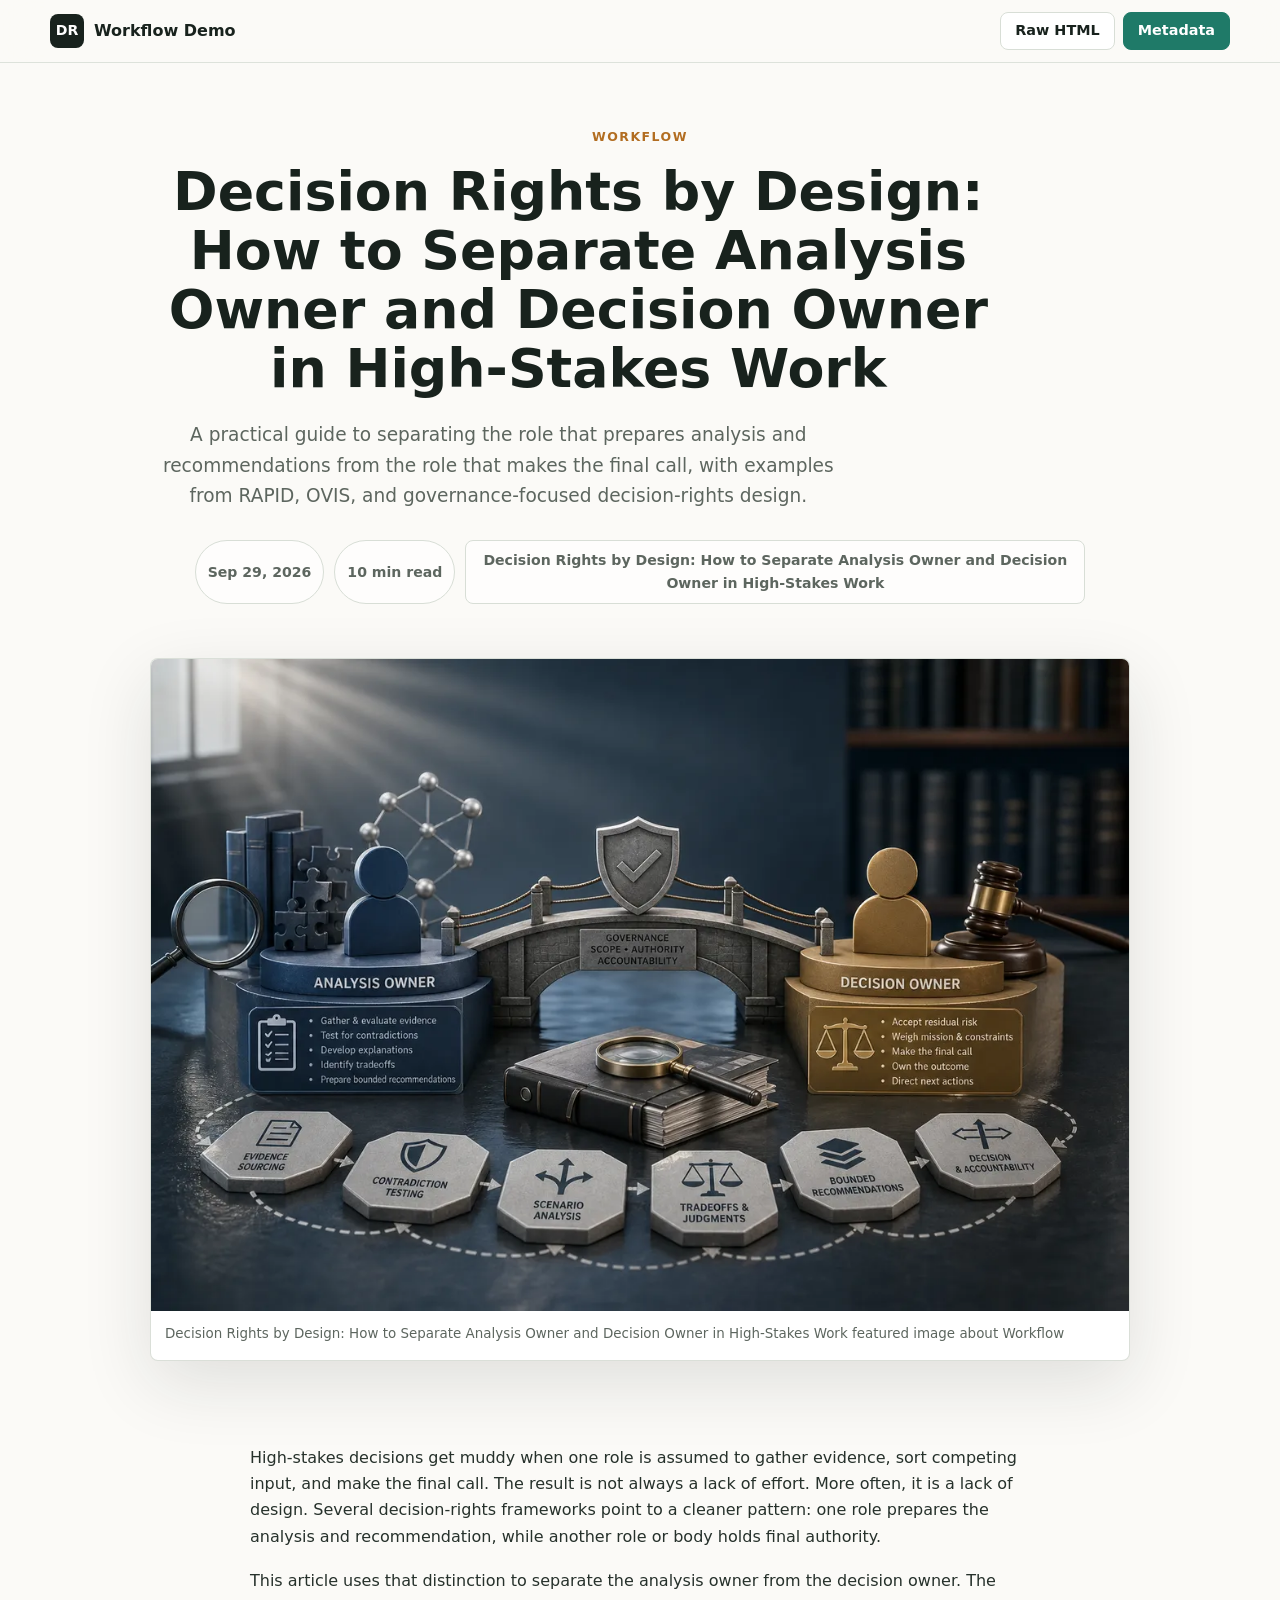
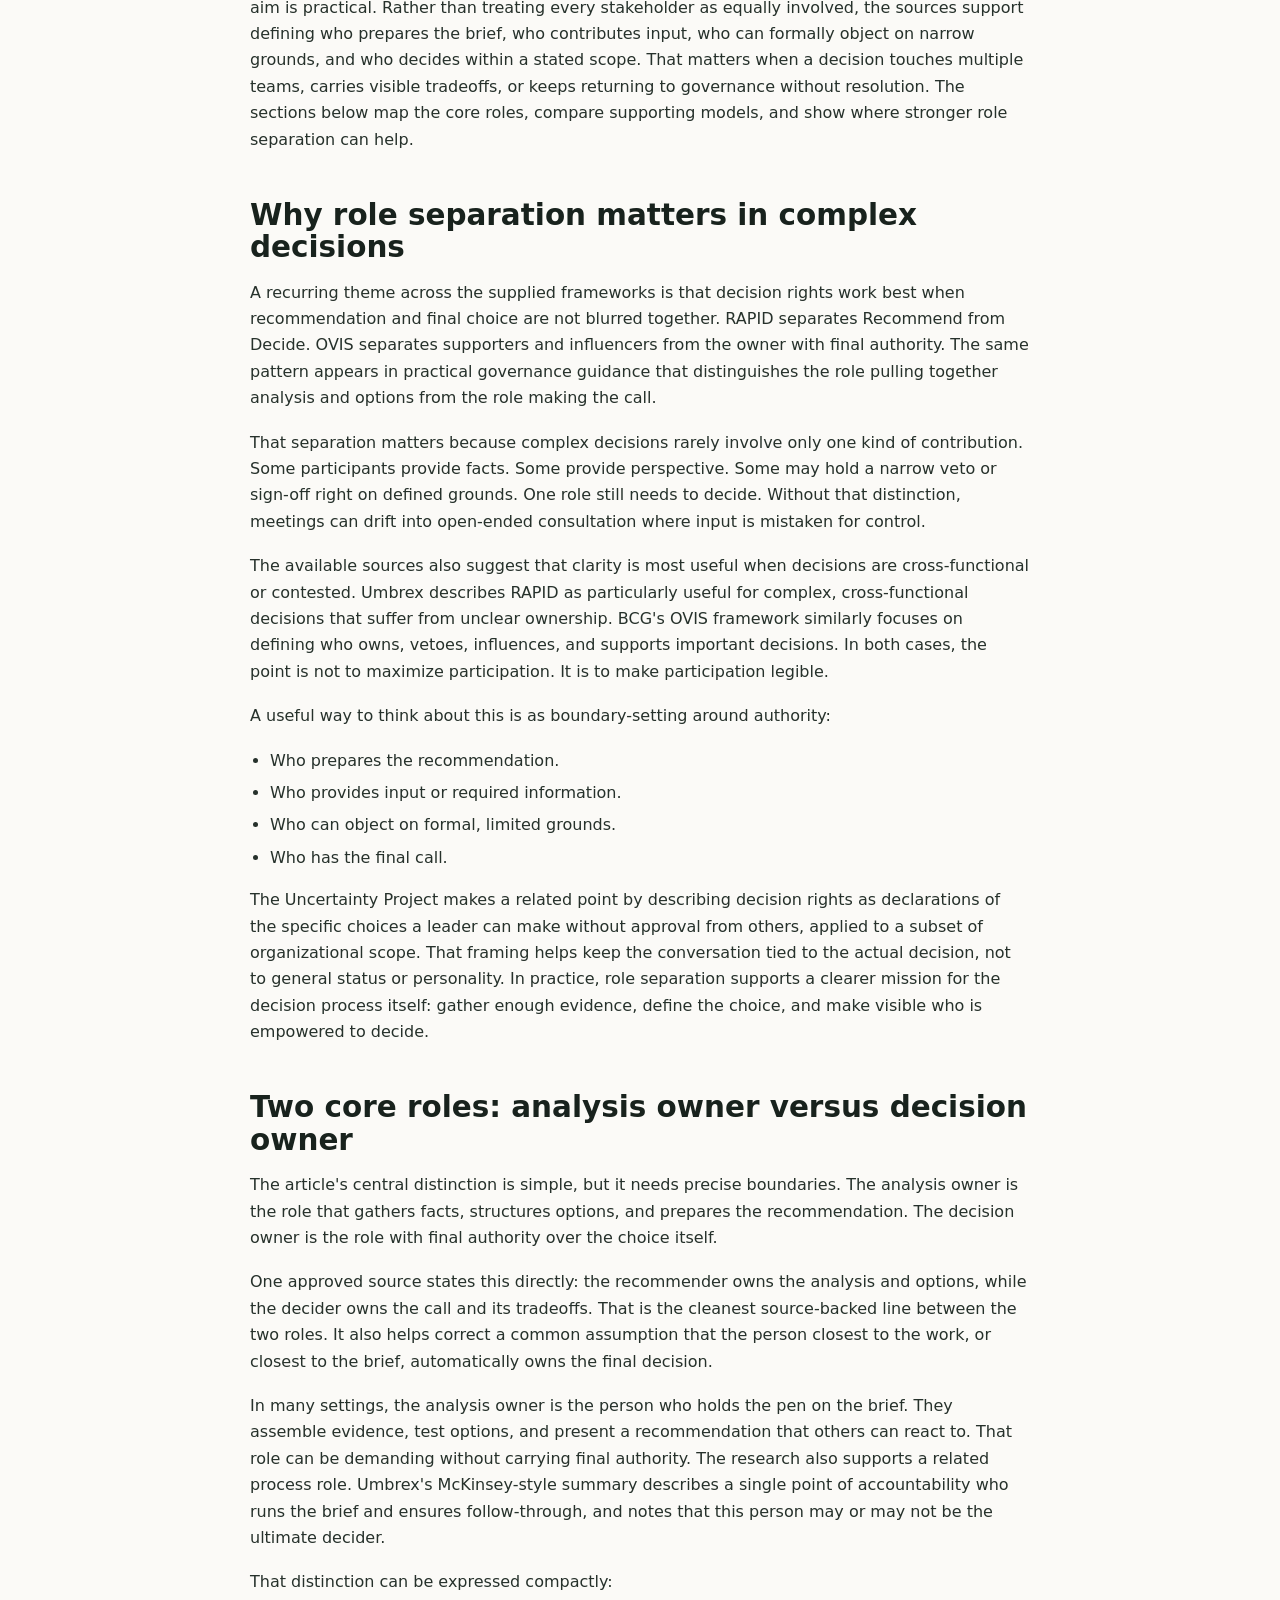
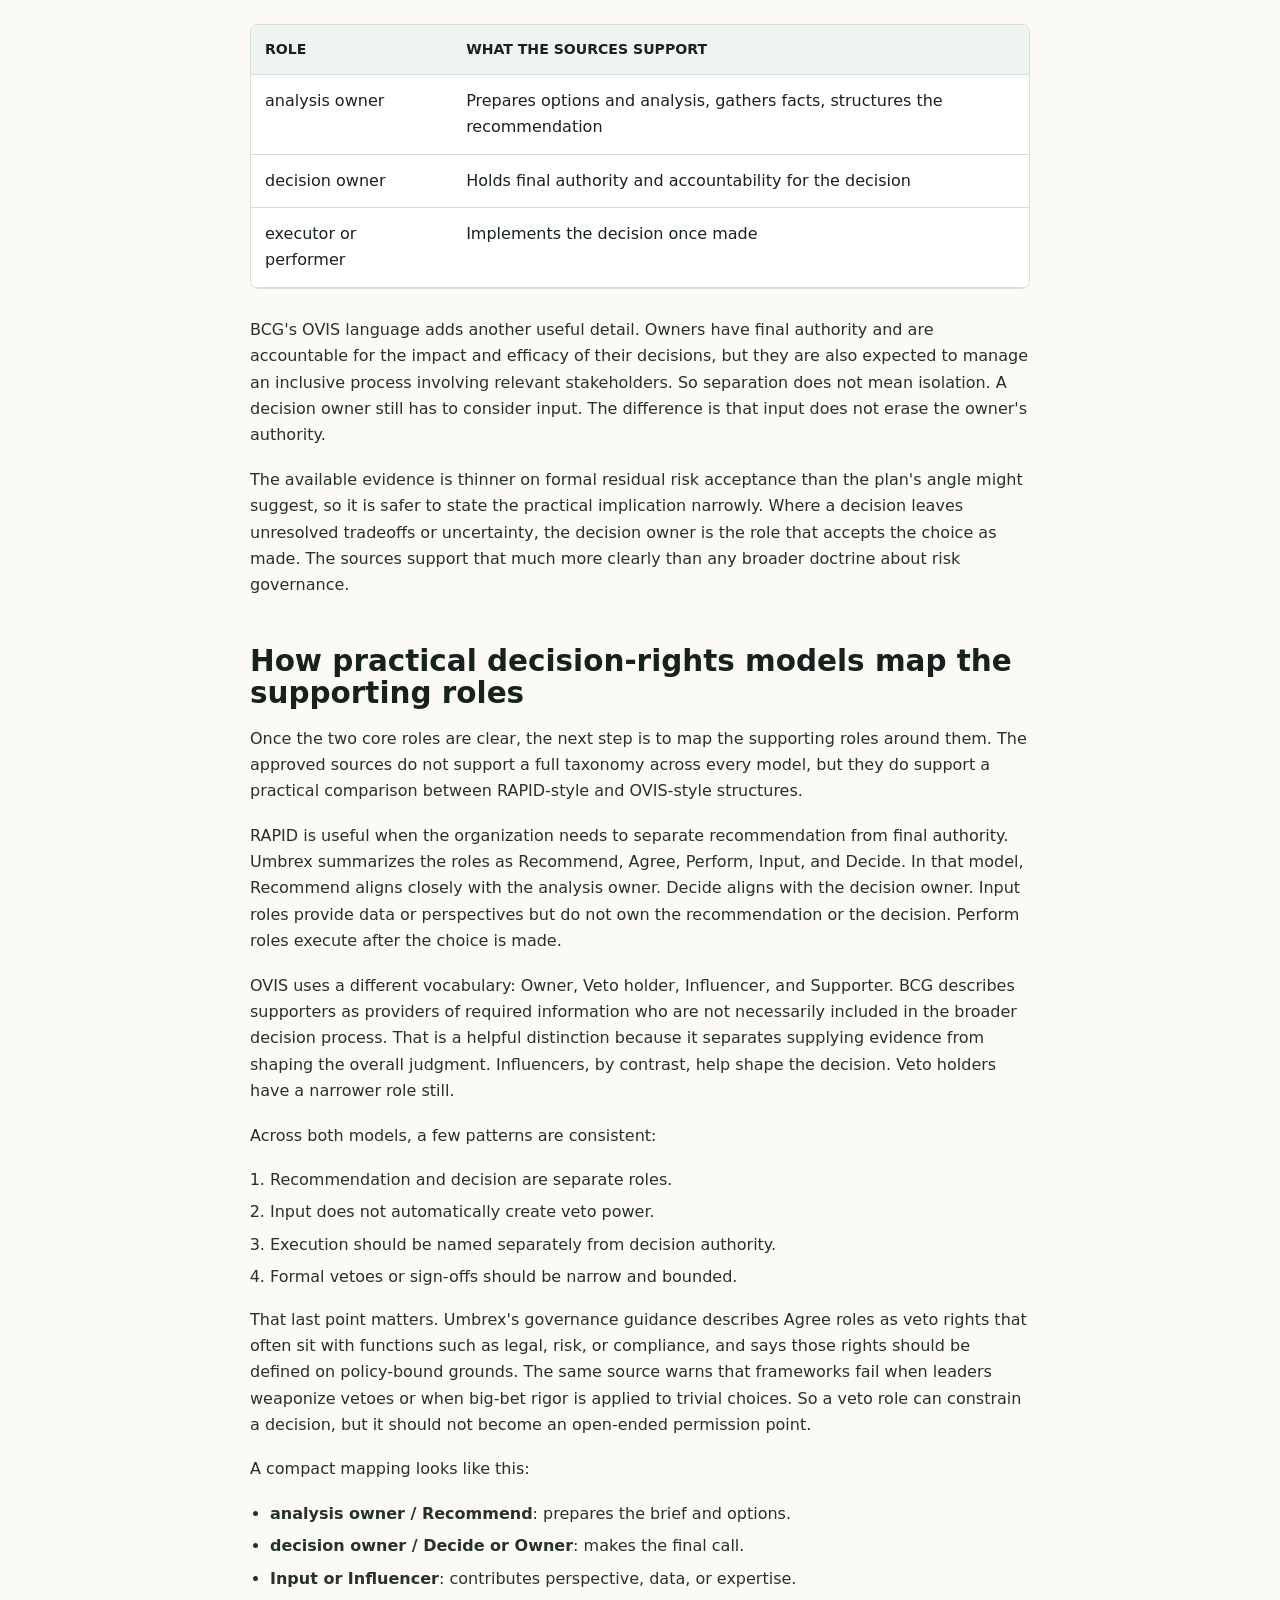
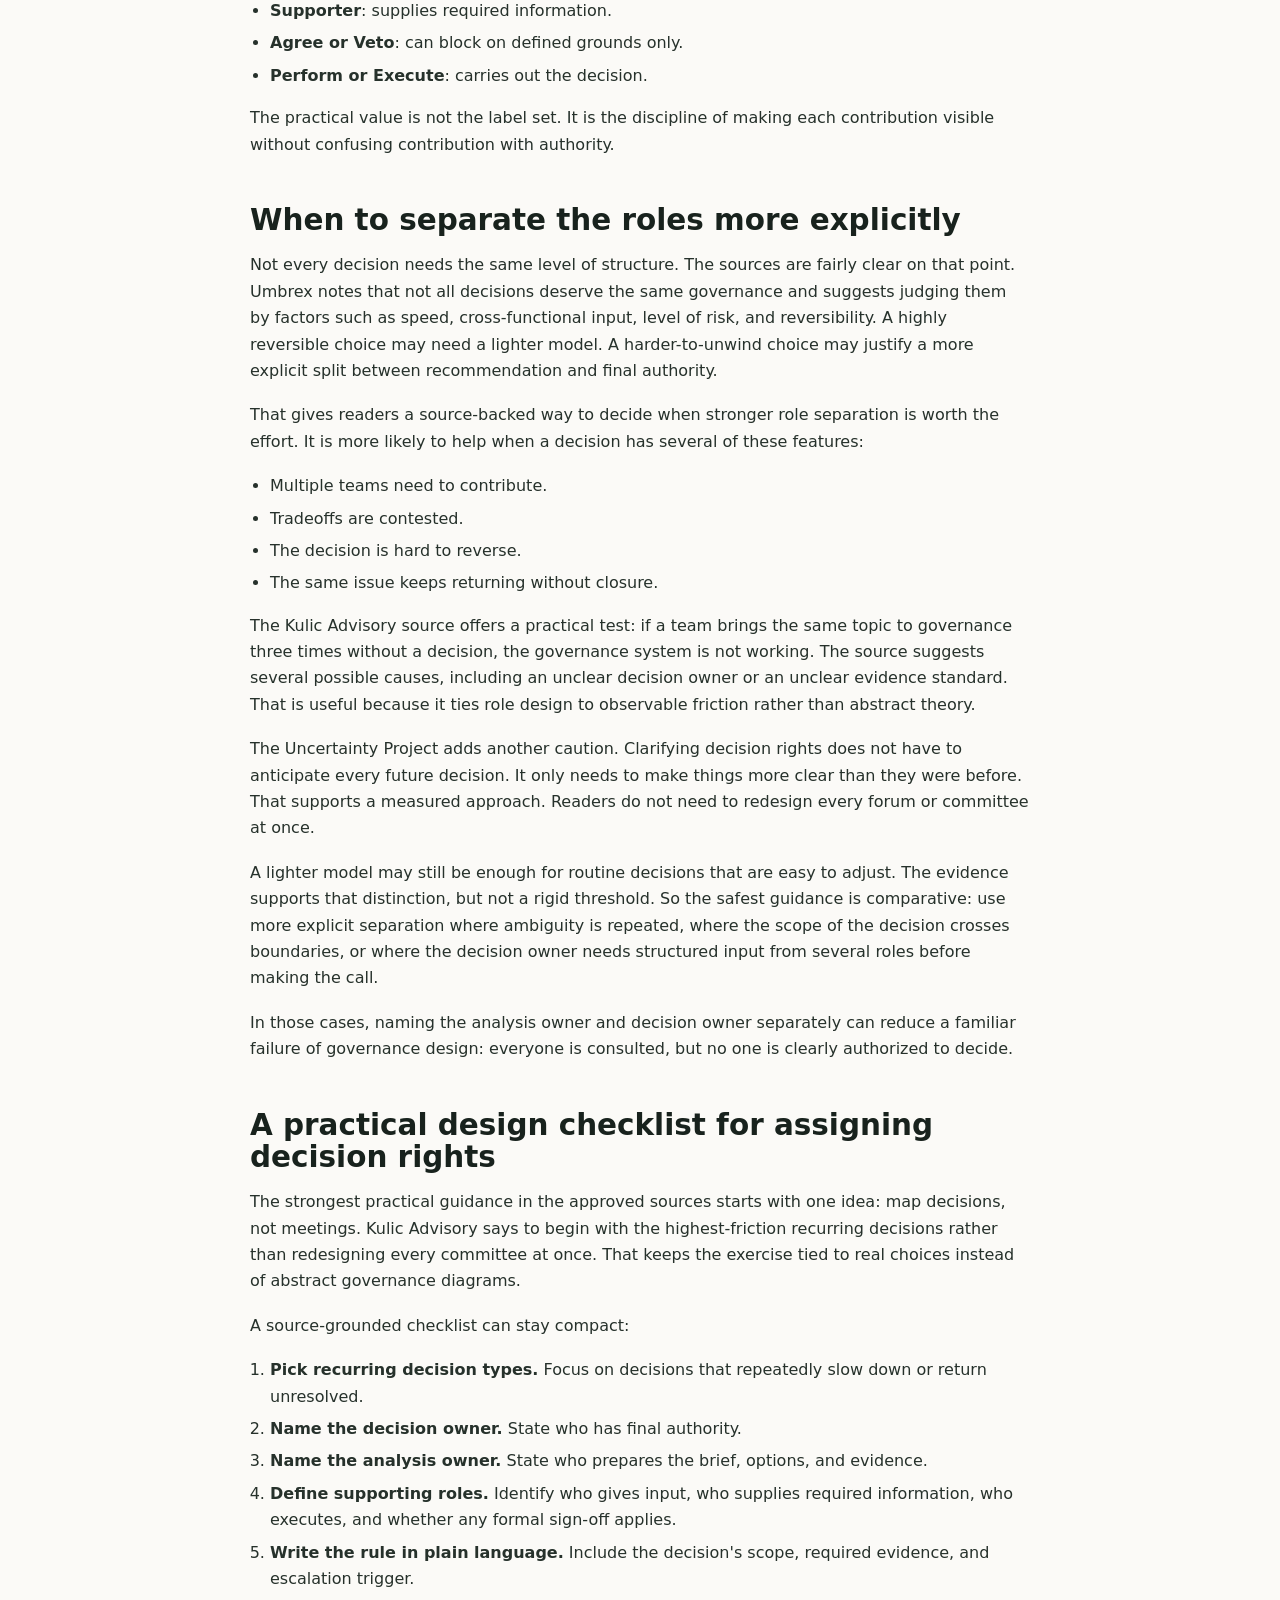
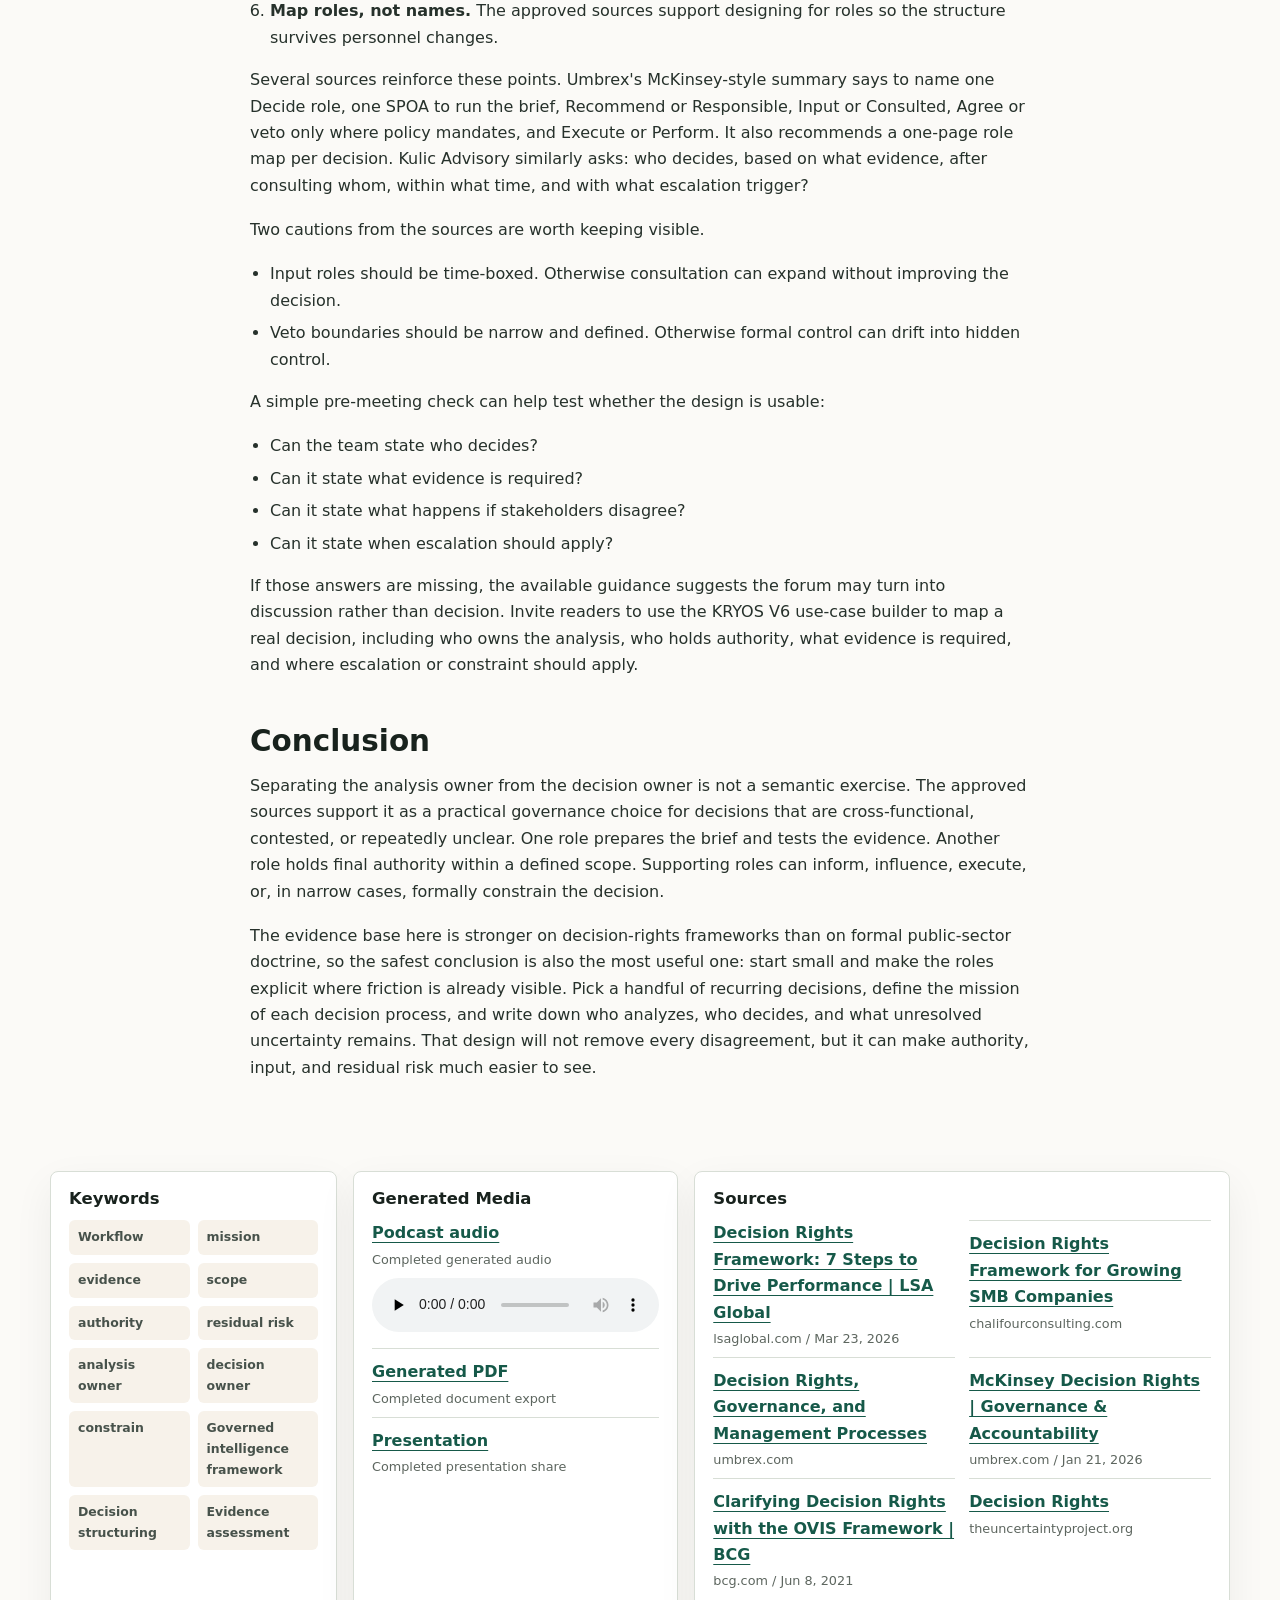
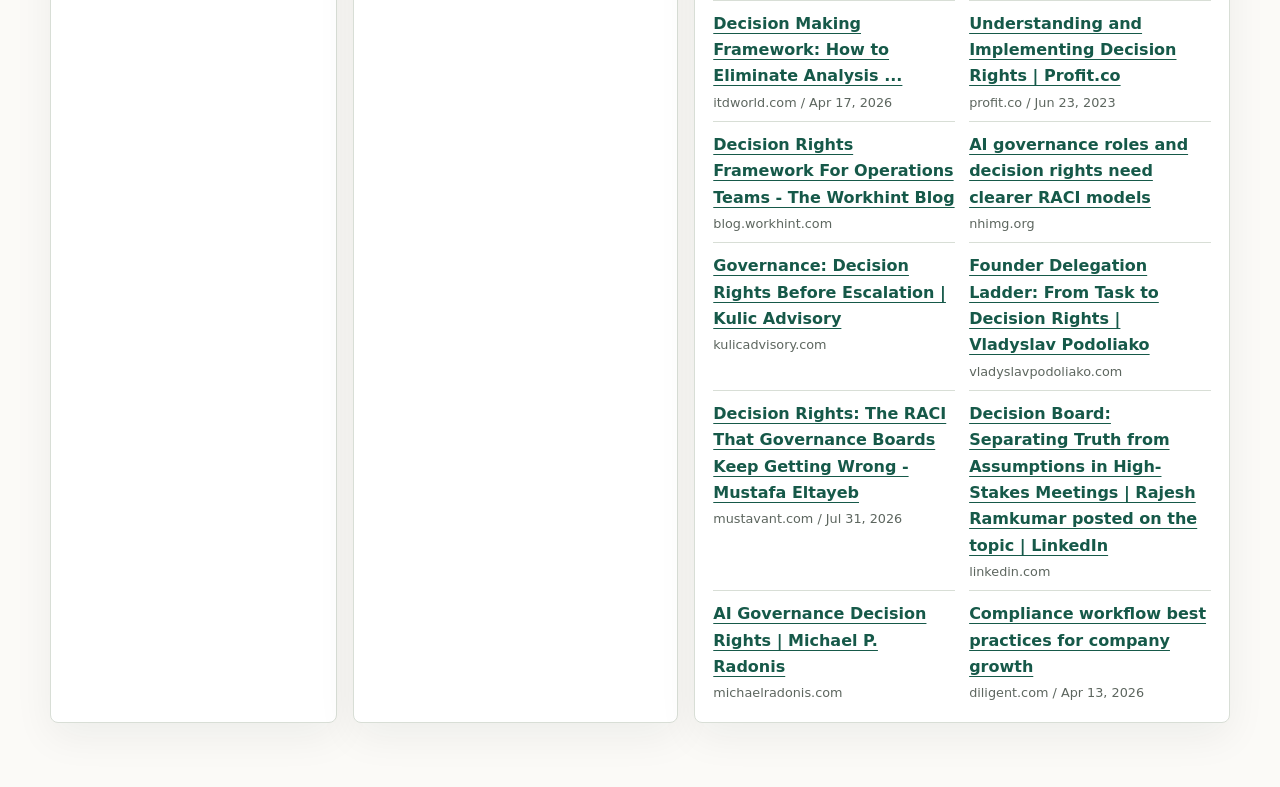
==== index.html @ c4bf1b00 "first commit" ====
<!doctype html>
<html lang="en">
  <head>
    <meta charset="utf-8" />
    <meta name="viewport" content="width=device-width, initial-scale=1" />
    <title>Decision Rights by Design: Separating Analysis Owner and Decision Owner</title>
    <link
      rel="icon"
      href="data:image/svg+xml,%3Csvg xmlns='http://www.w3.org/2000/svg' viewBox='0 0 64 64'%3E%3Crect width='64' height='64' rx='12' fill='%2318221d'/%3E%3Ctext x='32' y='39' font-size='22' text-anchor='middle' fill='white' font-family='Arial,sans-serif' font-weight='700'%3EDR%3C/text%3E%3C/svg%3E"
    />
    <meta
      name="description"
      content="A practical guide to separating analysis ownership from final decision authority in high-stakes work using decision-rights models."
    />
    <meta name="robots" content="index, follow" />
    <meta property="og:type" content="article" />
    <meta property="og:title" content="Decision Rights by Design: Separating Analysis Owner and Decision Owner" />
    <meta
      property="og:description"
      content="A practical guide to separating analysis ownership from final decision authority in high-stakes work using decision-rights models."
    />
    <meta property="og:image" content="featured-image.webp" />
    <meta name="twitter:card" content="summary_large_image" />
    <meta name="twitter:title" content="Decision Rights by Design: Separating Analysis Owner and Decision Owner" />
    <meta
      name="twitter:description"
      content="A practical guide to separating analysis ownership from final decision authority in high-stakes work using decision-rights models."
    />
    <meta name="twitter:image" content="featured-image.webp" />
    <style>
      :root {
        color-scheme: light;
        --ink: #18221d;
        --muted: #5d665f;
        --line: #d8ded6;
        --surface: #ffffff;
        --panel: #f7f2ea;
        --accent: #1f7a68;
        --accent-dark: #165949;
        --gold: #b26d21;
        --shadow: 0 22px 70px rgba(24, 34, 29, 0.12);
        font-family:
          Inter, ui-sans-serif, system-ui, -apple-system, BlinkMacSystemFont, "Segoe UI",
          sans-serif;
      }

      * {
        box-sizing: border-box;
      }

      body {
        margin: 0;
        background: #fbfaf7;
        color: var(--ink);
        line-height: 1.65;
        -webkit-font-smoothing: antialiased;
        text-rendering: optimizeLegibility;
      }

      a {
        color: var(--accent-dark);
        text-decoration-thickness: 1px;
        text-underline-offset: 4px;
      }

      img {
        display: block;
        max-width: 100%;
      }

      .topbar {
        position: sticky;
        top: 0;
        z-index: 20;
        border-bottom: 1px solid rgba(216, 222, 214, 0.85);
        background: rgba(251, 250, 247, 0.9);
        backdrop-filter: blur(18px);
      }

      .nav {
        display: flex;
        align-items: center;
        justify-content: space-between;
        gap: 16px;
        width: min(1180px, calc(100% - 40px));
        margin: 0 auto;
        padding: 12px 0;
      }

      .brand {
        display: flex;
        align-items: center;
        gap: 10px;
        min-width: 0;
        font-weight: 750;
        letter-spacing: 0;
      }

      .brand-mark {
        display: grid;
        flex: 0 0 34px;
        width: 34px;
        height: 34px;
        place-items: center;
        border-radius: 8px;
        background: var(--ink);
        color: #fff;
        font-size: 0.88rem;
      }

      .brand span:last-child {
        overflow: hidden;
        text-overflow: ellipsis;
        white-space: nowrap;
      }

      .nav-actions {
        display: flex;
        flex: 0 0 auto;
        gap: 8px;
      }

      .button {
        display: inline-flex;
        align-items: center;
        justify-content: center;
        min-height: 38px;
        padding: 0 14px;
        border: 1px solid var(--line);
        border-radius: 8px;
        background: var(--surface);
        color: var(--ink);
        font-size: 0.9rem;
        font-weight: 700;
        text-decoration: none;
      }

      .button.primary {
        border-color: var(--accent);
        background: var(--accent);
        color: #fff;
      }

      .hero {
        width: min(1180px, calc(100% - 40px));
        margin: 0 auto;
        padding: clamp(30px, 5vw, 64px) 0 clamp(36px, 5vw, 58px);
      }

      .hero-grid {
        display: grid;
        grid-template-columns: 1fr;
        gap: clamp(24px, 4vw, 38px);
        justify-items: center;
        text-align: center;
      }

      .eyebrow {
        margin: 0 0 14px;
        color: var(--gold);
        font-size: 0.78rem;
        font-weight: 800;
        letter-spacing: 0.12em;
        text-transform: uppercase;
      }

      h1,
      h2,
      h3 {
        line-height: 1.1;
        letter-spacing: 0;
      }

      h1 {
        margin: 0;
        max-width: 980px;
        font-size: clamp(2.25rem, 4.2vw, 4.25rem);
        text-wrap: balance;
      }

      .dek {
        max-width: 820px;
        margin: 22px 0 0;
        color: var(--muted);
        font-size: clamp(1.02rem, 1.45vw, 1.2rem);
        text-wrap: balance;
      }

      .meta-row {
        display: flex;
        flex-wrap: wrap;
        justify-content: center;
        gap: 10px;
        margin-top: 28px;
      }

      .meta-pill {
        display: inline-flex;
        align-items: center;
        min-width: 0;
        max-width: 100%;
        border: 1px solid var(--line);
        border-radius: 999px;
        padding: 8px 12px;
        background: rgba(255, 255, 255, 0.7);
        color: var(--muted);
        font-size: 0.88rem;
        font-weight: 700;
        overflow-wrap: anywhere;
      }

      .meta-pill:last-child {
        max-width: min(100%, 620px);
        border-radius: 8px;
      }

      .hero-media {
        overflow: hidden;
        width: min(980px, 100%);
        border: 1px solid rgba(216, 222, 214, 0.95);
        border-radius: 8px;
        background: var(--surface);
        box-shadow: var(--shadow);
      }

      .hero-media img {
        width: 100%;
        height: auto;
        object-fit: contain;
        background: #eef1ed;
      }

      .hero-caption {
        padding: 12px 14px 14px;
        color: var(--muted);
        font-size: 0.84rem;
        text-align: left;
      }

      main {
        width: min(1180px, calc(100% - 40px));
        margin: 0 auto;
        padding-bottom: 64px;
      }

      .layout {
        display: grid;
        grid-template-columns: minmax(0, 1fr);
        justify-items: center;
        gap: clamp(42px, 7vw, 72px);
        align-items: start;
      }

      .article-wrap {
        width: min(780px, 100%);
        min-width: 0;
      }

      .article {
        padding-top: 10px;
      }

      .article p {
        margin: 0 0 18px;
      }

      .article h1 {
        display: none;
      }

      .article h2 {
        margin: 46px 0 16px;
        font-size: clamp(1.55rem, 2.3vw, 2.2rem);
      }

      .article h3 {
        margin: 32px 0 12px;
        font-size: 1.35rem;
      }

      .article p,
      .article li {
        color: #26312b;
        font-size: clamp(1rem, 1vw, 1.06rem);
      }

      .article ul,
      .article ol {
        padding-left: 1.25rem;
      }

      .article li + li {
        margin-top: 6px;
      }

      .article table {
        display: block;
        width: 100%;
        overflow-x: auto;
        margin: 28px 0;
        border-collapse: collapse;
        border: 1px solid var(--line);
        border-radius: 8px;
        background: var(--surface);
      }

      .article th,
      .article td {
        min-width: 180px;
        padding: 13px 14px;
        border-bottom: 1px solid var(--line);
        text-align: left;
        vertical-align: top;
      }

      .article th {
        background: #eef4ef;
        color: var(--ink);
        font-size: 0.88rem;
        text-transform: uppercase;
      }

      .sidebar {
        width: 100%;
        position: static;
        display: grid;
        grid-template-columns: minmax(220px, 0.75fr) minmax(260px, 0.85fr) minmax(360px, 1.4fr);
        gap: 16px;
        min-width: 0;
      }

      .panel {
        min-width: 0;
        border: 1px solid var(--line);
        border-radius: 8px;
        background: var(--surface);
        box-shadow: 0 14px 40px rgba(24, 34, 29, 0.06);
      }

      .panel-inner {
        padding: 18px;
      }

      .panel h2 {
        margin: 0 0 12px;
        font-size: 1.03rem;
      }

      .keyword-list,
      .resource-list,
      .source-list {
        display: grid;
        gap: 8px;
        margin: 0;
        padding: 0;
        list-style: none;
      }

      .keyword-list {
        grid-template-columns: repeat(2, minmax(0, 1fr));
      }

      .keyword-list li {
        min-width: 0;
        border-radius: 6px;
        background: var(--panel);
        padding: 7px 9px;
        color: #47524b;
        font-size: 0.78rem;
        font-weight: 700;
        overflow-wrap: anywhere;
      }

      .resource-item,
      .source-item {
        border-top: 1px solid var(--line);
        padding-top: 10px;
      }

      .resource-item:first-child,
      .source-item:first-child {
        border-top: 0;
        padding-top: 0;
      }

      .resource-item a,
      .source-item a {
        font-weight: 750;
      }

      .source-domain,
      .resource-note {
        display: block;
        margin-top: 2px;
        color: var(--muted);
        font-size: 0.8rem;
      }

      .source-list {
        grid-template-columns: repeat(2, minmax(0, 1fr));
        max-height: none;
        overflow: auto;
        padding-right: 0;
        column-gap: 14px;
      }

      audio {
        width: 100%;
        margin-top: 8px;
      }

      .loading,
      .error {
        border: 1px solid var(--line);
        border-radius: 8px;
        padding: 18px;
        background: var(--surface);
        color: var(--muted);
      }

      @media (max-width: 980px) {
        .sidebar {
          grid-template-columns: 1fr 1fr;
        }

        .panel:last-child {
          grid-column: 1 / -1;
        }

        .nav {
          align-items: flex-start;
          flex-direction: column;
        }

        .nav-actions {
          width: 100%;
        }

        .button {
          flex: 1 1 0;
        }
      }

      @media (max-width: 540px) {
        .topbar {
          position: static;
        }

        .nav {
          gap: 12px;
          padding: 10px 0;
        }

        .brand-mark {
          width: 30px;
          height: 30px;
          flex-basis: 30px;
          font-size: 0.78rem;
        }

        .button {
          min-height: 36px;
          padding: 0 10px;
          font-size: 0.84rem;
        }

        .hero {
          padding-top: 24px;
        }

        .keyword-list {
          grid-template-columns: 1fr;
        }

        h1 {
          font-size: clamp(2rem, 10.5vw, 2.85rem);
        }

        .hero,
        main,
        .nav {
          width: min(100% - 24px, 1120px);
        }

        .hero-grid {
          gap: 20px;
        }

        .dek {
          margin-top: 16px;
          font-size: 1rem;
        }

        .meta-row {
          gap: 8px;
          margin-top: 20px;
        }

        .meta-pill {
          border-radius: 8px;
          font-size: 0.8rem;
          padding: 7px 9px;
        }

        .hero-caption {
          font-size: 0.76rem;
          line-height: 1.45;
        }

        .layout {
          gap: 32px;
        }

        .sidebar,
        .source-list {
          grid-template-columns: 1fr;
        }

        .panel:last-child {
          grid-column: auto;
        }

        .article h2 {
          margin-top: 36px;
          font-size: 1.48rem;
        }

        .article p,
        .article li {
          font-size: 0.96rem;
        }

        .article th,
        .article td {
          min-width: 160px;
          padding: 11px 12px;
        }

        .panel-inner {
          padding: 14px;
        }
      }
    </style>
  </head>
  <body>
    <header class="topbar">
      <nav class="nav" aria-label="Demo navigation">
        <div class="brand">
          <span class="brand-mark">DR</span>
          <span id="nav-title">Blog Demo</span>
        </div>
        <div class="nav-actions">
          <a class="button" href="blog.html">Raw HTML</a>
          <a class="button primary" href="blog.json">Metadata</a>
        </div>
      </nav>
    </header>

    <section class="hero">
      <div class="hero-grid">
        <div>
          <p class="eyebrow" id="category">Workflow</p>
          <h1 id="title">Decision Rights by Design</h1>
          <p class="dek" id="excerpt">Loading article metadata...</p>
          <div class="meta-row" aria-label="Article metadata">
            <span class="meta-pill" id="published-date">Published</span>
            <span class="meta-pill" id="reading-time">Reading time</span>
            <span class="meta-pill" id="topic">Topic</span>
          </div>
        </div>
        <figure class="hero-media">
          <picture>
            <source srcset="featured-image.webp" type="image/webp" />
            <img id="featured-image" src="featured-image.png" alt="" width="1200" height="800" />
          </picture>
          <figcaption class="hero-caption" id="image-caption"></figcaption>
        </figure>
      </div>
    </section>

    <main>
      <div class="layout">
        <article class="article-wrap">
          <div id="article" class="article loading">Loading blog content...</div>
        </article>

        <aside class="sidebar" aria-label="Supporting blog data">
          <section class="panel">
            <div class="panel-inner">
              <h2>Keywords</h2>
              <ul class="keyword-list" id="keywords"></ul>
            </div>
          </section>

          <section class="panel">
            <div class="panel-inner">
              <h2>Generated Media</h2>
              <ul class="resource-list" id="resources"></ul>
            </div>
          </section>

          <section class="panel">
            <div class="panel-inner">
              <h2>Sources</h2>
              <ul class="source-list" id="sources"></ul>
            </div>
          </section>
        </aside>
      </div>
    </main>

    <script>
      const byId = (id) => document.getElementById(id);

      async function loadJson(path) {
        const response = await fetch(path);
        if (!response.ok) {
          throw new Error(`Unable to load ${path}`);
        }
        return response.json();
      }

      async function loadText(path) {
        const response = await fetch(path);
        if (!response.ok) {
          throw new Error(`Unable to load ${path}`);
        }
        return response.text();
      }

      function formatDate(value) {
        if (!value) return "Published date unavailable";
        return new Intl.DateTimeFormat("en", {
          month: "short",
          day: "numeric",
          year: "numeric",
        }).format(new Date(`${value}T00:00:00`));
      }

      function makeLink(label, url, note) {
        const li = document.createElement("li");
        li.className = "resource-item";
        const a = document.createElement("a");
        a.href = url;
        a.target = "_blank";
        a.rel = "noreferrer";
        a.textContent = label;
        li.append(a);
        if (note) {
          const span = document.createElement("span");
          span.className = "resource-note";
          span.textContent = note;
          li.append(span);
        }
        return li;
      }

      function renderMetadata(meta) {
        document.title = meta.seoTitle || meta.title || document.title;
        byId("nav-title").textContent = meta.category ? `${meta.category} Demo` : "Blog Demo";
        byId("category").textContent = meta.category || "Blog";
        byId("title").textContent = meta.title || "Untitled Blog";
        byId("excerpt").textContent = meta.excerpt || "";
        byId("published-date").textContent = formatDate(meta.publishedDate);
        byId("reading-time").textContent = meta.readingTimeMinutes
          ? `${meta.readingTimeMinutes} min read`
          : "Reading time unavailable";
        byId("topic").textContent = meta.topic || meta.category || "Article";
        byId("featured-image").alt = meta.imageAltText || "";
        byId("image-caption").textContent = meta.imageAltText || "";

        const keywordList = byId("keywords");
        keywordList.replaceChildren(
          ...(meta.keywords || []).map((keyword) => {
            const li = document.createElement("li");
            li.textContent = keyword;
            return li;
          }),
        );
      }

      function renderMedia(media) {
        const resources = byId("resources");
        const items = [];

        if (media?.podcast?.sourceUrls?.audio) {
          const li = makeLink("Podcast audio", media.podcast.sourceUrls.audio, "Completed generated audio");
          const audio = document.createElement("audio");
          audio.controls = true;
          audio.preload = "none";
          audio.src = media.podcast.sourceUrls.audio;
          li.append(audio);
          items.push(li);
        }

        if (media?.document?.sourceUrls?.pdf) {
          items.push(makeLink("Generated PDF", media.document.sourceUrls.pdf, "Completed document export"));
        }

        const presentationUrl =
          media?.presentation?.presentationUrl || media?.presentation?.sourceUrls?.presentation;
        if (presentationUrl) {
          items.push(makeLink("Presentation", presentationUrl, "Completed presentation share"));
        }

        resources.replaceChildren(...items);
      }

      function renderSources(data) {
        const sources = byId("sources");
        const items = (data.sources || []).map((source) => {
          const li = document.createElement("li");
          li.className = "source-item";
          const a = document.createElement("a");
          a.href = source.url;
          a.target = "_blank";
          a.rel = "noreferrer";
          a.textContent = source.title;
          const domain = document.createElement("span");
          domain.className = "source-domain";
          domain.textContent = source.publishedAt
            ? `${source.domain} / ${formatDate(source.publishedAt.slice(0, 10))}`
            : source.domain;
          li.append(a, domain);
          return li;
        });
        sources.replaceChildren(...items);
      }

      async function init() {
        try {
          const [meta, articleHtml, externalMedia, sources] = await Promise.all([
            loadJson("blog.json"),
            loadText("blog.html"),
            loadJson("external-media.json"),
            loadJson("sources.json"),
          ]);

          renderMetadata(meta);
          renderMedia(externalMedia);
          renderSources(sources);

          const article = byId("article");
          article.classList.remove("loading");
          article.innerHTML = articleHtml;
        } catch (error) {
          byId("article").className = "error";
          byId("article").textContent =
            "The blog demo could not load one or more export files. Serve this folder through a static web server or GitHub Pages.";
          console.error(error);
        }
      }

      init();
    </script>
  </body>
</html>
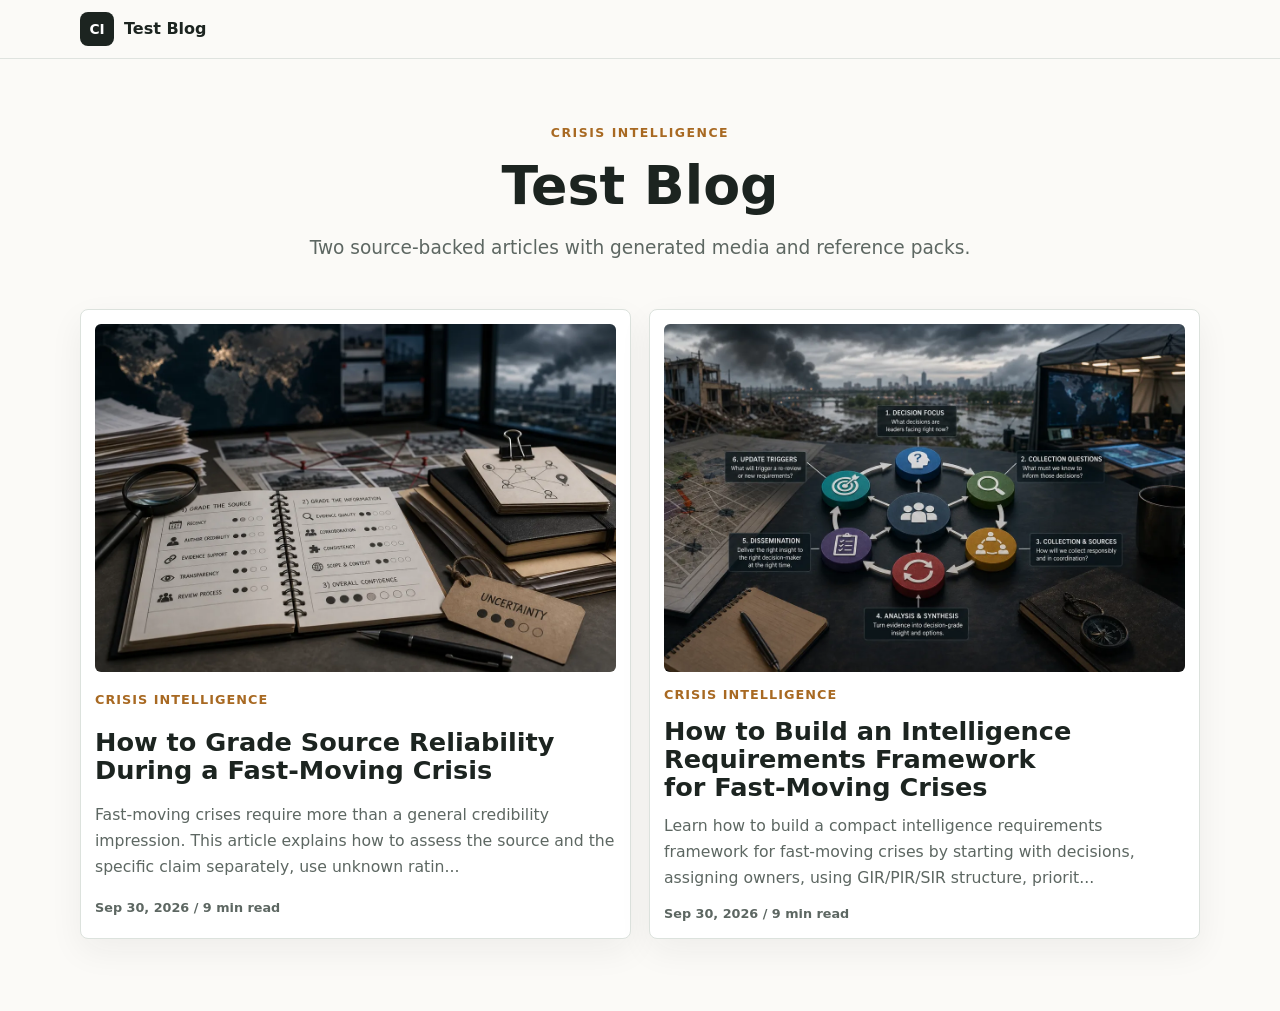
==== commit 2cf22d74: "Add presentation and sources for intelligence requirements; create HTML templates for crisis managem" ====
--- a/index.html
+++ b/index.html
@@ -3,633 +3,44 @@
   <head>
     <meta charset="utf-8" />
     <meta name="viewport" content="width=device-width, initial-scale=1" />
-    <title>Decision Rights by Design: Separating Analysis Owner and Decision Owner</title>
+    <title>Test Blog</title>
     <link
       rel="icon"
-      href="data:image/svg+xml,%3Csvg xmlns='http://www.w3.org/2000/svg' viewBox='0 0 64 64'%3E%3Crect width='64' height='64' rx='12' fill='%2318221d'/%3E%3Ctext x='32' y='39' font-size='22' text-anchor='middle' fill='white' font-family='Arial,sans-serif' font-weight='700'%3EDR%3C/text%3E%3C/svg%3E"
+      href="data:image/svg+xml,%3Csvg xmlns='http://www.w3.org/2000/svg' viewBox='0 0 64 64'%3E%3Crect width='64' height='64' rx='12' fill='%231c2420'/%3E%3Ctext x='32' y='39' font-size='22' text-anchor='middle' fill='white' font-family='Arial,sans-serif' font-weight='700'%3ECI%3C/text%3E%3C/svg%3E"
     />
-    <meta
-      name="description"
-      content="A practical guide to separating analysis ownership from final decision authority in high-stakes work using decision-rights models."
-    />
-    <meta name="robots" content="index, follow" />
-    <meta property="og:type" content="article" />
-    <meta property="og:title" content="Decision Rights by Design: Separating Analysis Owner and Decision Owner" />
-    <meta
-      property="og:description"
-      content="A practical guide to separating analysis ownership from final decision authority in high-stakes work using decision-rights models."
-    />
-    <meta property="og:image" content="featured-image.webp" />
-    <meta name="twitter:card" content="summary_large_image" />
-    <meta name="twitter:title" content="Decision Rights by Design: Separating Analysis Owner and Decision Owner" />
-    <meta
-      name="twitter:description"
-      content="A practical guide to separating analysis ownership from final decision authority in high-stakes work using decision-rights models."
-    />
-    <meta name="twitter:image" content="featured-image.webp" />
-    <style>
-      :root {
-        color-scheme: light;
-        --ink: #18221d;
-        --muted: #5d665f;
-        --line: #d8ded6;
-        --surface: #ffffff;
-        --panel: #f7f2ea;
-        --accent: #1f7a68;
-        --accent-dark: #165949;
-        --gold: #b26d21;
-        --shadow: 0 22px 70px rgba(24, 34, 29, 0.12);
-        font-family:
-          Inter, ui-sans-serif, system-ui, -apple-system, BlinkMacSystemFont, "Segoe UI",
-          sans-serif;
-      }
-
-      * {
-        box-sizing: border-box;
-      }
-
-      body {
-        margin: 0;
-        background: #fbfaf7;
-        color: var(--ink);
-        line-height: 1.65;
-        -webkit-font-smoothing: antialiased;
-        text-rendering: optimizeLegibility;
-      }
-
-      a {
-        color: var(--accent-dark);
-        text-decoration-thickness: 1px;
-        text-underline-offset: 4px;
-      }
-
-      img {
-        display: block;
-        max-width: 100%;
-      }
-
-      .topbar {
-        position: sticky;
-        top: 0;
-        z-index: 20;
-        border-bottom: 1px solid rgba(216, 222, 214, 0.85);
-        background: rgba(251, 250, 247, 0.9);
-        backdrop-filter: blur(18px);
-      }
-
-      .nav {
-        display: flex;
-        align-items: center;
-        justify-content: space-between;
-        gap: 16px;
-        width: min(1180px, calc(100% - 40px));
-        margin: 0 auto;
-        padding: 12px 0;
-      }
-
-      .brand {
-        display: flex;
-        align-items: center;
-        gap: 10px;
-        min-width: 0;
-        font-weight: 750;
-        letter-spacing: 0;
-      }
-
-      .brand-mark {
-        display: grid;
-        flex: 0 0 34px;
-        width: 34px;
-        height: 34px;
-        place-items: center;
-        border-radius: 8px;
-        background: var(--ink);
-        color: #fff;
-        font-size: 0.88rem;
-      }
-
-      .brand span:last-child {
-        overflow: hidden;
-        text-overflow: ellipsis;
-        white-space: nowrap;
-      }
-
-      .nav-actions {
-        display: flex;
-        flex: 0 0 auto;
-        gap: 8px;
-      }
-
-      .button {
-        display: inline-flex;
-        align-items: center;
-        justify-content: center;
-        min-height: 38px;
-        padding: 0 14px;
-        border: 1px solid var(--line);
-        border-radius: 8px;
-        background: var(--surface);
-        color: var(--ink);
-        font-size: 0.9rem;
-        font-weight: 700;
-        text-decoration: none;
-      }
-
-      .button.primary {
-        border-color: var(--accent);
-        background: var(--accent);
-        color: #fff;
-      }
-
-      .hero {
-        width: min(1180px, calc(100% - 40px));
-        margin: 0 auto;
-        padding: clamp(30px, 5vw, 64px) 0 clamp(36px, 5vw, 58px);
-      }
-
-      .hero-grid {
-        display: grid;
-        grid-template-columns: 1fr;
-        gap: clamp(24px, 4vw, 38px);
-        justify-items: center;
-        text-align: center;
-      }
-
-      .eyebrow {
-        margin: 0 0 14px;
-        color: var(--gold);
-        font-size: 0.78rem;
-        font-weight: 800;
-        letter-spacing: 0.12em;
-        text-transform: uppercase;
-      }
-
-      h1,
-      h2,
-      h3 {
-        line-height: 1.1;
-        letter-spacing: 0;
-      }
-
-      h1 {
-        margin: 0;
-        max-width: 980px;
-        font-size: clamp(2.25rem, 4.2vw, 4.25rem);
-        text-wrap: balance;
-      }
-
-      .dek {
-        max-width: 820px;
-        margin: 22px 0 0;
-        color: var(--muted);
-        font-size: clamp(1.02rem, 1.45vw, 1.2rem);
-        text-wrap: balance;
-      }
-
-      .meta-row {
-        display: flex;
-        flex-wrap: wrap;
-        justify-content: center;
-        gap: 10px;
-        margin-top: 28px;
-      }
-
-      .meta-pill {
-        display: inline-flex;
-        align-items: center;
-        min-width: 0;
-        max-width: 100%;
-        border: 1px solid var(--line);
-        border-radius: 999px;
-        padding: 8px 12px;
-        background: rgba(255, 255, 255, 0.7);
-        color: var(--muted);
-        font-size: 0.88rem;
-        font-weight: 700;
-        overflow-wrap: anywhere;
-      }
-
-      .meta-pill:last-child {
-        max-width: min(100%, 620px);
-        border-radius: 8px;
-      }
-
-      .hero-media {
-        overflow: hidden;
-        width: min(980px, 100%);
-        border: 1px solid rgba(216, 222, 214, 0.95);
-        border-radius: 8px;
-        background: var(--surface);
-        box-shadow: var(--shadow);
-      }
-
-      .hero-media img {
-        width: 100%;
-        height: auto;
-        object-fit: contain;
-        background: #eef1ed;
-      }
-
-      .hero-caption {
-        padding: 12px 14px 14px;
-        color: var(--muted);
-        font-size: 0.84rem;
-        text-align: left;
-      }
-
-      main {
-        width: min(1180px, calc(100% - 40px));
-        margin: 0 auto;
-        padding-bottom: 64px;
-      }
-
-      .layout {
-        display: grid;
-        grid-template-columns: minmax(0, 1fr);
-        justify-items: center;
-        gap: clamp(42px, 7vw, 72px);
-        align-items: start;
-      }
-
-      .article-wrap {
-        width: min(780px, 100%);
-        min-width: 0;
-      }
-
-      .article {
-        padding-top: 10px;
-      }
-
-      .article p {
-        margin: 0 0 18px;
-      }
-
-      .article h1 {
-        display: none;
-      }
-
-      .article h2 {
-        margin: 46px 0 16px;
-        font-size: clamp(1.55rem, 2.3vw, 2.2rem);
-      }
-
-      .article h3 {
-        margin: 32px 0 12px;
-        font-size: 1.35rem;
-      }
-
-      .article p,
-      .article li {
-        color: #26312b;
-        font-size: clamp(1rem, 1vw, 1.06rem);
-      }
-
-      .article ul,
-      .article ol {
-        padding-left: 1.25rem;
-      }
-
-      .article li + li {
-        margin-top: 6px;
-      }
-
-      .article table {
-        display: block;
-        width: 100%;
-        overflow-x: auto;
-        margin: 28px 0;
-        border-collapse: collapse;
-        border: 1px solid var(--line);
-        border-radius: 8px;
-        background: var(--surface);
-      }
-
-      .article th,
-      .article td {
-        min-width: 180px;
-        padding: 13px 14px;
-        border-bottom: 1px solid var(--line);
-        text-align: left;
-        vertical-align: top;
-      }
-
-      .article th {
-        background: #eef4ef;
-        color: var(--ink);
-        font-size: 0.88rem;
-        text-transform: uppercase;
-      }
-
-      .sidebar {
-        width: 100%;
-        position: static;
-        display: grid;
-        grid-template-columns: minmax(220px, 0.75fr) minmax(260px, 0.85fr) minmax(360px, 1.4fr);
-        gap: 16px;
-        min-width: 0;
-      }
-
-      .panel {
-        min-width: 0;
-        border: 1px solid var(--line);
-        border-radius: 8px;
-        background: var(--surface);
-        box-shadow: 0 14px 40px rgba(24, 34, 29, 0.06);
-      }
-
-      .panel-inner {
-        padding: 18px;
-      }
-
-      .panel h2 {
-        margin: 0 0 12px;
-        font-size: 1.03rem;
-      }
-
-      .keyword-list,
-      .resource-list,
-      .source-list {
-        display: grid;
-        gap: 8px;
-        margin: 0;
-        padding: 0;
-        list-style: none;
-      }
-
-      .keyword-list {
-        grid-template-columns: repeat(2, minmax(0, 1fr));
-      }
-
-      .keyword-list li {
-        min-width: 0;
-        border-radius: 6px;
-        background: var(--panel);
-        padding: 7px 9px;
-        color: #47524b;
-        font-size: 0.78rem;
-        font-weight: 700;
-        overflow-wrap: anywhere;
-      }
-
-      .resource-item,
-      .source-item {
-        border-top: 1px solid var(--line);
-        padding-top: 10px;
-      }
-
-      .resource-item:first-child,
-      .source-item:first-child {
-        border-top: 0;
-        padding-top: 0;
-      }
-
-      .resource-item a,
-      .source-item a {
-        font-weight: 750;
-      }
-
-      .source-domain,
-      .resource-note {
-        display: block;
-        margin-top: 2px;
-        color: var(--muted);
-        font-size: 0.8rem;
-      }
-
-      .source-list {
-        grid-template-columns: repeat(2, minmax(0, 1fr));
-        max-height: none;
-        overflow: auto;
-        padding-right: 0;
-        column-gap: 14px;
-      }
-
-      audio {
-        width: 100%;
-        margin-top: 8px;
-      }
-
-      .loading,
-      .error {
-        border: 1px solid var(--line);
-        border-radius: 8px;
-        padding: 18px;
-        background: var(--surface);
-        color: var(--muted);
-      }
-
-      @media (max-width: 980px) {
-        .sidebar {
-          grid-template-columns: 1fr 1fr;
-        }
-
-        .panel:last-child {
-          grid-column: 1 / -1;
-        }
-
-        .nav {
-          align-items: flex-start;
-          flex-direction: column;
-        }
-
-        .nav-actions {
-          width: 100%;
-        }
-
-        .button {
-          flex: 1 1 0;
-        }
-      }
-
-      @media (max-width: 540px) {
-        .topbar {
-          position: static;
-        }
-
-        .nav {
-          gap: 12px;
-          padding: 10px 0;
-        }
-
-        .brand-mark {
-          width: 30px;
-          height: 30px;
-          flex-basis: 30px;
-          font-size: 0.78rem;
-        }
-
-        .button {
-          min-height: 36px;
-          padding: 0 10px;
-          font-size: 0.84rem;
-        }
-
-        .hero {
-          padding-top: 24px;
-        }
-
-        .keyword-list {
-          grid-template-columns: 1fr;
-        }
-
-        h1 {
-          font-size: clamp(2rem, 10.5vw, 2.85rem);
-        }
-
-        .hero,
-        main,
-        .nav {
-          width: min(100% - 24px, 1120px);
-        }
-
-        .hero-grid {
-          gap: 20px;
-        }
-
-        .dek {
-          margin-top: 16px;
-          font-size: 1rem;
-        }
-
-        .meta-row {
-          gap: 8px;
-          margin-top: 20px;
-        }
-
-        .meta-pill {
-          border-radius: 8px;
-          font-size: 0.8rem;
-          padding: 7px 9px;
-        }
-
-        .hero-caption {
-          font-size: 0.76rem;
-          line-height: 1.45;
-        }
-
-        .layout {
-          gap: 32px;
-        }
-
-        .sidebar,
-        .source-list {
-          grid-template-columns: 1fr;
-        }
-
-        .panel:last-child {
-          grid-column: auto;
-        }
-
-        .article h2 {
-          margin-top: 36px;
-          font-size: 1.48rem;
-        }
-
-        .article p,
-        .article li {
-          font-size: 0.96rem;
-        }
-
-        .article th,
-        .article td {
-          min-width: 160px;
-          padding: 11px 12px;
-        }
-
-        .panel-inner {
-          padding: 14px;
-        }
-      }
-    </style>
+    <link rel="stylesheet" href="assets/styles.css" />
   </head>
   <body>
     <header class="topbar">
-      <nav class="nav" aria-label="Demo navigation">
-        <div class="brand">
-          <span class="brand-mark">DR</span>
-          <span id="nav-title">Blog Demo</span>
-        </div>
-        <div class="nav-actions">
-          <a class="button" href="blog.html">Raw HTML</a>
-          <a class="button primary" href="blog.json">Metadata</a>
-        </div>
+      <nav class="nav" aria-label="Blog navigation">
+        <a class="brand" href="./">
+          <span class="brand-mark">CI</span>
+          <span>Test Blog</span>
+        </a>
       </nav>
-    </header>
+    </header> 
 
-    <section class="hero">
-      <div class="hero-grid">
-        <div>
-          <p class="eyebrow" id="category">Workflow</p>
-          <h1 id="title">Decision Rights by Design</h1>
-          <p class="dek" id="excerpt">Loading article metadata...</p>
-          <div class="meta-row" aria-label="Article metadata">
-            <span class="meta-pill" id="published-date">Published</span>
-            <span class="meta-pill" id="reading-time">Reading time</span>
-            <span class="meta-pill" id="topic">Topic</span>
-          </div>
-        </div>
-        <figure class="hero-media">
-          <picture>
-            <source srcset="featured-image.webp" type="image/webp" />
-            <img id="featured-image" src="featured-image.png" alt="" width="1200" height="800" />
-          </picture>
-          <figcaption class="hero-caption" id="image-caption"></figcaption>
-        </figure>
-      </div>
-    </section>
+    <main class="shell">
+      <section class="hero compact">
+        <p class="eyebrow">Crisis Intelligence</p>
+        <h1>Test Blog</h1>
+        <p class="dek">Two source-backed articles with generated media and reference packs.</p>
+      </section>
 
-    <main>
-      <div class="layout">
-        <article class="article-wrap">
-          <div id="article" class="article loading">Loading blog content...</div>
-        </article>
-
-        <aside class="sidebar" aria-label="Supporting blog data">
-          <section class="panel">
-            <div class="panel-inner">
-              <h2>Keywords</h2>
-              <ul class="keyword-list" id="keywords"></ul>
-            </div>
-          </section>
-
-          <section class="panel">
-            <div class="panel-inner">
-              <h2>Generated Media</h2>
-              <ul class="resource-list" id="resources"></ul>
-            </div>
-          </section>
-
-          <section class="panel">
-            <div class="panel-inner">
-              <h2>Sources</h2>
-              <ul class="source-list" id="sources"></ul>
-            </div>
-          </section>
-        </aside>
-      </div>
+      <section class="card-grid" id="card-grid" aria-label="Blog articles">
+        <div class="loading">Loading blog cards...</div>
+      </section>
     </main>
 
     <script>
-      const byId = (id) => document.getElementById(id);
+      const BLOGS = [
+        { dir: "blog-01", url: "grade-source-reliability-during-crisis/" },
+        { dir: "blog-02", url: "intelligence-requirements-framework-fast-moving-crises/" },
+      ];
 
-      async function loadJson(path) {
-        const response = await fetch(path);
-        if (!response.ok) {
-          throw new Error(`Unable to load ${path}`);
-        }
-        return response.json();
-      }
-
-      async function loadText(path) {
-        const response = await fetch(path);
-        if (!response.ok) {
-          throw new Error(`Unable to load ${path}`);
-        }
-        return response.text();
-      }
+      const grid = document.getElementById("card-grid");
 
       function formatDate(value) {
-        if (!value) return "Published date unavailable";
         return new Intl.DateTimeFormat("en", {
           month: "short",
           day: "numeric",
@@ -637,116 +48,35 @@
         }).format(new Date(`${value}T00:00:00`));
       }
 
-      function makeLink(label, url, note) {
-        const li = document.createElement("li");
-        li.className = "resource-item";
-        const a = document.createElement("a");
-        a.href = url;
-        a.target = "_blank";
-        a.rel = "noreferrer";
-        a.textContent = label;
-        li.append(a);
-        if (note) {
-          const span = document.createElement("span");
-          span.className = "resource-note";
-          span.textContent = note;
-          li.append(span);
-        }
-        return li;
+      function trimText(text, limit) {
+        if (!text || text.length <= limit) return text || "";
+        return `${text.slice(0, limit).trim()}...`;
       }
 
-      function renderMetadata(meta) {
-        document.title = meta.seoTitle || meta.title || document.title;
-        byId("nav-title").textContent = meta.category ? `${meta.category} Demo` : "Blog Demo";
-        byId("category").textContent = meta.category || "Blog";
-        byId("title").textContent = meta.title || "Untitled Blog";
-        byId("excerpt").textContent = meta.excerpt || "";
-        byId("published-date").textContent = formatDate(meta.publishedDate);
-        byId("reading-time").textContent = meta.readingTimeMinutes
-          ? `${meta.readingTimeMinutes} min read`
-          : "Reading time unavailable";
-        byId("topic").textContent = meta.topic || meta.category || "Article";
-        byId("featured-image").alt = meta.imageAltText || "";
-        byId("image-caption").textContent = meta.imageAltText || "";
-
-        const keywordList = byId("keywords");
-        keywordList.replaceChildren(
-          ...(meta.keywords || []).map((keyword) => {
-            const li = document.createElement("li");
-            li.textContent = keyword;
-            return li;
-          }),
-        );
-      }
-
-      function renderMedia(media) {
-        const resources = byId("resources");
-        const items = [];
-
-        if (media?.podcast?.sourceUrls?.audio) {
-          const li = makeLink("Podcast audio", media.podcast.sourceUrls.audio, "Completed generated audio");
-          const audio = document.createElement("audio");
-          audio.controls = true;
-          audio.preload = "none";
-          audio.src = media.podcast.sourceUrls.audio;
-          li.append(audio);
-          items.push(li);
-        }
-
-        if (media?.document?.sourceUrls?.pdf) {
-          items.push(makeLink("Generated PDF", media.document.sourceUrls.pdf, "Completed document export"));
-        }
-
-        const presentationUrl =
-          media?.presentation?.presentationUrl || media?.presentation?.sourceUrls?.presentation;
-        if (presentationUrl) {
-          items.push(makeLink("Presentation", presentationUrl, "Completed presentation share"));
-        }
-
-        resources.replaceChildren(...items);
-      }
-
-      function renderSources(data) {
-        const sources = byId("sources");
-        const items = (data.sources || []).map((source) => {
-          const li = document.createElement("li");
-          li.className = "source-item";
-          const a = document.createElement("a");
-          a.href = source.url;
-          a.target = "_blank";
-          a.rel = "noreferrer";
-          a.textContent = source.title;
-          const domain = document.createElement("span");
-          domain.className = "source-domain";
-          domain.textContent = source.publishedAt
-            ? `${source.domain} / ${formatDate(source.publishedAt.slice(0, 10))}`
-            : source.domain;
-          li.append(a, domain);
-          return li;
-        });
-        sources.replaceChildren(...items);
+      function cardTemplate(blog, meta) {
+        return `
+          <a class="short-card" href="${blog.url}">
+            <img src="${blog.dir}/${meta.featuredImage || "featured-image.webp"}" alt="${meta.imageAltText || ""}" width="1200" height="800" />
+            <span class="card-kicker">${meta.category || "Blog"}</span>
+            <h2>${meta.title}</h2>
+            <p>${trimText(meta.excerpt, 170)}</p>
+            <span class="card-meta">${formatDate(meta.publishedDate)} / ${meta.readingTimeMinutes || "?"} min read</span>
+          </a>
+        `;
       }
 
       async function init() {
         try {
-          const [meta, articleHtml, externalMedia, sources] = await Promise.all([
-            loadJson("blog.json"),
-            loadText("blog.html"),
-            loadJson("external-media.json"),
-            loadJson("sources.json"),
-          ]);
-
-          renderMetadata(meta);
-          renderMedia(externalMedia);
-          renderSources(sources);
-
-          const article = byId("article");
-          article.classList.remove("loading");
-          article.innerHTML = articleHtml;
+          const cards = await Promise.all(
+            BLOGS.map(async (blog) => {
+              const response = await fetch(`${blog.dir}/blog.json`);
+              if (!response.ok) throw new Error(`Unable to load ${blog.dir}/blog.json`);
+              return cardTemplate(blog, await response.json());
+            }),
+          );
+          grid.innerHTML = cards.join("");
         } catch (error) {
-          byId("article").className = "error";
-          byId("article").textContent =
-            "The blog demo could not load one or more export files. Serve this folder through a static web server or GitHub Pages.";
+          grid.innerHTML = `<div class="error">Could not load blog cards.</div>`;
           console.error(error);
         }
       }
--- a/assets/styles.css
+++ b/assets/styles.css
@@ -0,0 +1,518 @@
+:root {
+  color-scheme: light;
+  --ink: #1c2420;
+  --muted: #5d6762;
+  --line: #dce2dd;
+  --surface: #ffffff;
+  --soft: #f5f3ee;
+  --accent: #1d7669;
+  --accent-dark: #14584d;
+  --gold: #a86922;
+  --shadow: 0 18px 60px rgba(28, 36, 32, 0.12);
+  font-family:
+    Inter, ui-sans-serif, system-ui, -apple-system, BlinkMacSystemFont, "Segoe UI", sans-serif;
+}
+
+* {
+  box-sizing: border-box;
+}
+
+body {
+  margin: 0;
+  background: #fbfaf7;
+  color: var(--ink);
+  line-height: 1.65;
+  -webkit-font-smoothing: antialiased;
+  text-rendering: optimizeLegibility;
+}
+
+a {
+  color: var(--accent-dark);
+  text-decoration-thickness: 1px;
+  text-underline-offset: 4px;
+}
+
+img {
+  display: block;
+  max-width: 100%;
+}
+
+.topbar {
+  position: sticky;
+  top: 0;
+  z-index: 20;
+  border-bottom: 1px solid rgba(220, 226, 221, 0.9);
+  background: rgba(251, 250, 247, 0.92);
+  backdrop-filter: blur(18px);
+}
+
+.nav,
+.shell {
+  width: min(1120px, calc(100% - 40px));
+  margin: 0 auto;
+}
+
+.nav {
+  display: flex;
+  align-items: center;
+  justify-content: space-between;
+  gap: 16px;
+  padding: 12px 0;
+}
+
+.brand {
+  display: flex;
+  align-items: center;
+  gap: 10px;
+  min-width: 0;
+  color: var(--ink);
+  font-weight: 800;
+  text-decoration: none;
+}
+
+.brand-mark {
+  display: grid;
+  flex: 0 0 34px;
+  width: 34px;
+  height: 34px;
+  place-items: center;
+  border-radius: 8px;
+  background: var(--ink);
+  color: #fff;
+  font-size: 0.86rem;
+}
+
+.button {
+  display: inline-flex;
+  align-items: center;
+  justify-content: center;
+  min-height: 38px;
+  padding: 0 14px;
+  border: 1px solid var(--line);
+  border-radius: 8px;
+  background: var(--surface);
+  color: var(--ink);
+  font-size: 0.9rem;
+  font-weight: 750;
+  text-decoration: none;
+}
+
+.button.primary {
+  border-color: var(--accent);
+  background: var(--accent);
+  color: #fff;
+}
+
+.hero {
+  padding: clamp(30px, 5vw, 64px) 0 30px;
+  text-align: center;
+}
+
+.hero.compact {
+  padding-bottom: clamp(18px, 3vw, 34px);
+}
+
+.eyebrow {
+  margin: 0 0 12px;
+  color: var(--gold);
+  font-size: 0.78rem;
+  font-weight: 850;
+  letter-spacing: 0.12em;
+  text-transform: uppercase;
+}
+
+h1,
+h2,
+h3 {
+  line-height: 1.1;
+  letter-spacing: 0;
+}
+
+.hero h1,
+.article-head h1 {
+  max-width: 980px;
+  margin: 0 auto;
+  font-size: clamp(2.25rem, 4.2vw, 4.2rem);
+  text-wrap: balance;
+}
+
+.dek,
+.article-head p {
+  max-width: 790px;
+  margin: 18px auto 0;
+  color: var(--muted);
+  font-size: clamp(1.02rem, 1.45vw, 1.18rem);
+  text-wrap: balance;
+}
+
+.card-grid {
+  display: grid;
+  grid-template-columns: repeat(2, minmax(0, 1fr));
+  gap: 18px;
+  padding: 12px 0 72px;
+}
+
+.short-card {
+  display: grid;
+  min-width: 0;
+  gap: 12px;
+  padding: 14px;
+  border: 1px solid var(--line);
+  border-radius: 8px;
+  background: var(--surface);
+  box-shadow: 0 12px 34px rgba(28, 36, 32, 0.06);
+  color: inherit;
+  text-decoration: none;
+}
+
+.short-card:hover {
+  border-color: rgba(29, 118, 105, 0.55);
+  box-shadow: 0 18px 48px rgba(29, 118, 105, 0.13);
+}
+
+.short-card img {
+  width: 100%;
+  height: auto;
+  aspect-ratio: 3 / 2;
+  object-fit: contain;
+  border-radius: 6px;
+  background: var(--soft);
+}
+
+.card-kicker,
+.card-meta,
+.pill {
+  color: var(--muted);
+  font-size: 0.8rem;
+  font-weight: 780;
+}
+
+.card-kicker {
+  color: var(--gold);
+  text-transform: uppercase;
+  letter-spacing: 0.08em;
+}
+
+.short-card h2 {
+  margin: 0;
+  font-size: clamp(1.25rem, 2vw, 1.65rem);
+  text-wrap: balance;
+}
+
+.short-card p {
+  margin: 0;
+  color: var(--muted);
+  font-size: 0.98rem;
+}
+
+.page-actions {
+  display: flex;
+  flex-wrap: wrap;
+  justify-content: center;
+  gap: 10px;
+  margin-top: 22px;
+}
+
+.article-head {
+  padding: clamp(30px, 5vw, 60px) 0 24px;
+  text-align: center;
+}
+
+.meta-row {
+  display: flex;
+  flex-wrap: wrap;
+  justify-content: center;
+  gap: 10px;
+  margin-top: 20px;
+}
+
+.pill {
+  display: inline-flex;
+  align-items: center;
+  min-width: 0;
+  max-width: 100%;
+  border: 1px solid var(--line);
+  border-radius: 999px;
+  padding: 6px 10px;
+  background: var(--soft);
+  overflow-wrap: anywhere;
+}
+
+.hero-media {
+  width: min(980px, 100%);
+  margin: 0 auto clamp(38px, 6vw, 60px);
+  overflow: hidden;
+  border: 1px solid rgba(220, 226, 221, 0.95);
+  border-radius: 8px;
+  background: var(--surface);
+  box-shadow: var(--shadow);
+}
+
+.hero-media img {
+  width: 100%;
+  height: auto;
+  object-fit: contain;
+  background: #eef1ed;
+}
+
+.hero-caption {
+  padding: 12px 14px 14px;
+  color: var(--muted);
+  font-size: 0.82rem;
+  line-height: 1.45;
+}
+
+.layout {
+  display: grid;
+  grid-template-columns: minmax(0, 1fr);
+  justify-items: center;
+  gap: clamp(42px, 7vw, 72px);
+  padding-bottom: 72px;
+}
+
+.article-wrap {
+  width: min(780px, 100%);
+  min-width: 0;
+}
+
+.article {
+  min-width: 0;
+  overflow-wrap: anywhere;
+}
+
+.article h1 {
+  display: none;
+}
+
+.article p {
+  margin: 0 0 18px;
+}
+
+.article h2 {
+  margin: 46px 0 16px;
+  font-size: clamp(1.55rem, 2.3vw, 2.2rem);
+}
+
+.article h3 {
+  margin: 32px 0 12px;
+  font-size: 1.35rem;
+}
+
+.article p,
+.article li {
+  color: #26312b;
+  font-size: clamp(1rem, 1vw, 1.06rem);
+}
+
+.article ul,
+.article ol {
+  padding-left: 1.25rem;
+}
+
+.article li + li {
+  margin-top: 6px;
+}
+
+.article table {
+  display: block;
+  width: 100%;
+  overflow-x: auto;
+  margin: 28px 0;
+  border-collapse: collapse;
+  border: 1px solid var(--line);
+  border-radius: 8px;
+  background: var(--surface);
+}
+
+.article th,
+.article td {
+  min-width: 180px;
+  padding: 13px 14px;
+  border-bottom: 1px solid var(--line);
+  text-align: left;
+  vertical-align: top;
+}
+
+.article th {
+  background: #eef4ef;
+  color: var(--ink);
+  font-size: 0.88rem;
+  text-transform: uppercase;
+}
+
+.support {
+  width: 100%;
+  display: grid;
+  grid-template-columns: minmax(220px, 0.75fr) minmax(260px, 0.85fr) minmax(360px, 1.4fr);
+  gap: 16px;
+}
+
+.panel {
+  min-width: 0;
+  border: 1px solid var(--line);
+  border-radius: 8px;
+  background: var(--surface);
+  box-shadow: 0 14px 40px rgba(28, 36, 32, 0.06);
+}
+
+.panel-inner {
+  padding: 18px;
+}
+
+.panel h2 {
+  margin: 0 0 12px;
+  font-size: 1.03rem;
+}
+
+.keyword-list,
+.resource-list,
+.source-list {
+  display: grid;
+  gap: 8px;
+  margin: 0;
+  padding: 0;
+  list-style: none;
+}
+
+.keyword-list,
+.source-list {
+  grid-template-columns: repeat(2, minmax(0, 1fr));
+}
+
+.keyword-list li {
+  min-width: 0;
+  border-radius: 6px;
+  background: var(--soft);
+  padding: 7px 9px;
+  color: #47524b;
+  font-size: 0.78rem;
+  font-weight: 750;
+  overflow-wrap: anywhere;
+}
+
+.resource-item,
+.source-item {
+  border-top: 1px solid var(--line);
+  padding-top: 10px;
+}
+
+.resource-item:first-child,
+.source-item:first-child {
+  border-top: 0;
+  padding-top: 0;
+}
+
+.resource-item a,
+.source-item a {
+  font-weight: 750;
+  overflow-wrap: anywhere;
+}
+
+.source-domain,
+.resource-note {
+  display: block;
+  margin-top: 2px;
+  color: var(--muted);
+  font-size: 0.8rem;
+}
+
+audio {
+  width: 100%;
+  margin-top: 8px;
+}
+
+.loading,
+.error {
+  width: min(780px, 100%);
+  border: 1px solid var(--line);
+  border-radius: 8px;
+  padding: 18px;
+  background: var(--surface);
+  color: var(--muted);
+}
+
+@media (max-width: 900px) {
+  .card-grid,
+  .support,
+  .source-list {
+    grid-template-columns: 1fr;
+  }
+}
+
+@media (max-width: 620px) {
+  .topbar {
+    position: static;
+  }
+
+  .nav,
+  .shell {
+    width: min(100% - 24px, 1120px);
+  }
+
+  .nav {
+    gap: 12px;
+    padding: 10px 0;
+  }
+
+  .brand-mark {
+    width: 30px;
+    height: 30px;
+    flex-basis: 30px;
+    font-size: 0.78rem;
+  }
+
+  .hero h1,
+  .article-head h1 {
+    font-size: clamp(2rem, 10.5vw, 2.85rem);
+  }
+
+  .button {
+    min-height: 36px;
+    padding: 0 10px;
+    font-size: 0.84rem;
+  }
+
+  .page-actions {
+    align-items: stretch;
+    flex-direction: column;
+  }
+
+  .article-head p,
+  .dek {
+    font-size: 1rem;
+  }
+
+  .pill {
+    border-radius: 8px;
+    font-size: 0.78rem;
+    padding: 7px 9px;
+  }
+
+  .hero-caption {
+    font-size: 0.76rem;
+  }
+
+  .article h2 {
+    margin-top: 36px;
+    font-size: 1.48rem;
+  }
+
+  .article p,
+  .article li {
+    font-size: 0.96rem;
+  }
+
+  .article th,
+  .article td {
+    min-width: 160px;
+    padding: 11px 12px;
+  }
+
+  .keyword-list {
+    grid-template-columns: 1fr;
+  }
+
+  .panel-inner {
+    padding: 14px;
+  }
+}
